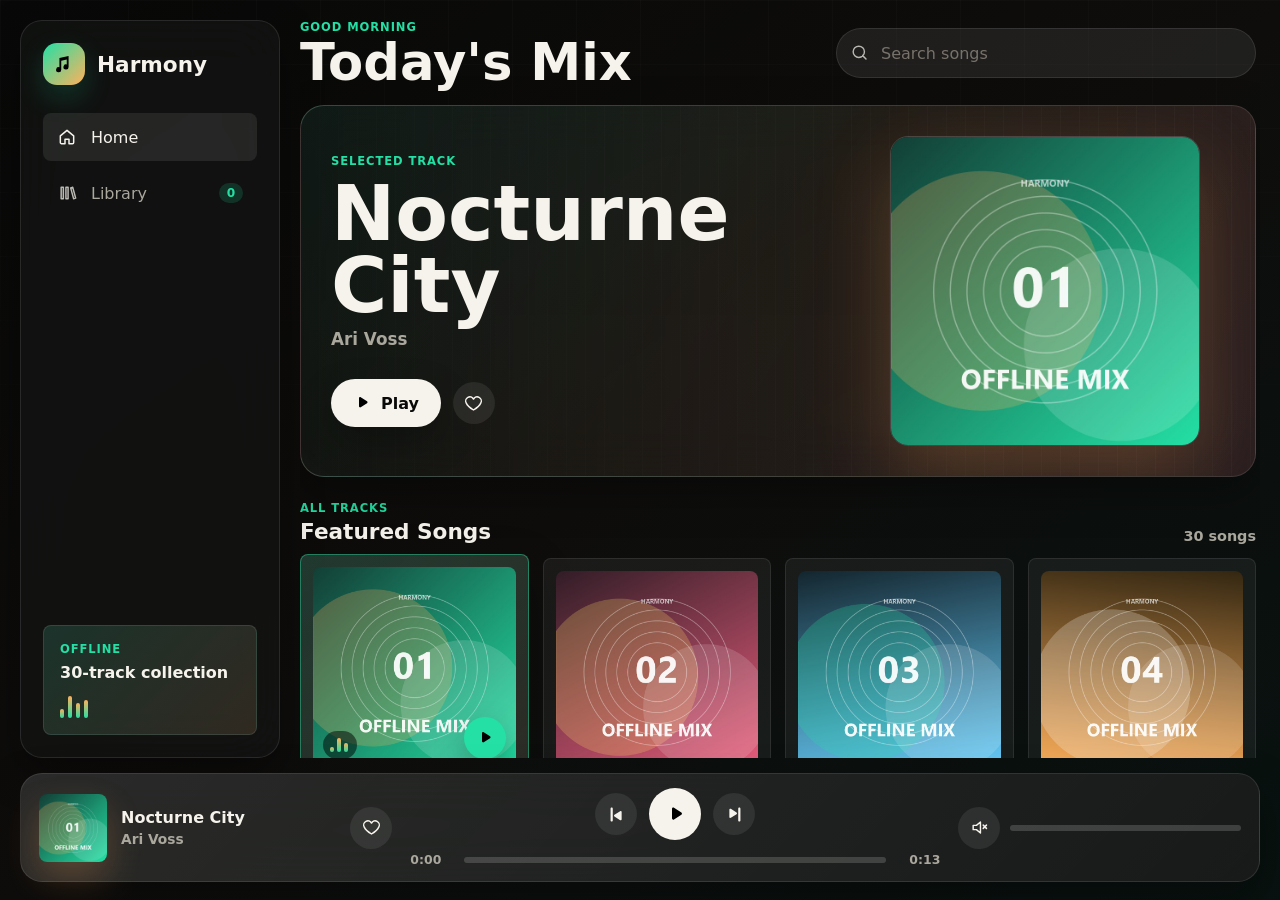
==== index.html @ e9a5d2bb "Initial commit - Harmony music player" ====
<!DOCTYPE html>
<html lang="en">
  <head>
    <meta charset="UTF-8" />
    <meta name="viewport" content="width=device-width, initial-scale=1.0" />
    <title>Harmony - Offline Music Player</title>
    <link rel="stylesheet" href="style.css" />
  </head>
  <body>
    <div class="ambient-grid" aria-hidden="true"></div>

    <div class="app-shell">
      <aside class="sidebar" aria-label="Primary navigation">
        <a class="brand" href="#" aria-label="Harmony home">
          <span class="brand-mark">
            <img src="assets/icons/music.svg" alt="" />
          </span>
          <span>Harmony</span>
        </a>

        <nav class="nav-list">
          <button class="nav-item is-active" type="button" data-view="home">
            <img src="assets/icons/home.svg" alt="" />
            <span>Home</span>
          </button>
          <button class="nav-item" type="button" data-view="library">
            <img src="assets/icons/library.svg" alt="" />
            <span>Library</span>
            <span class="nav-count" id="likedCount">0</span>
          </button>
        </nav>

        <div class="sidebar-panel">
          <p class="panel-kicker">Offline</p>
          <p class="panel-title">30-track collection</p>
          <div class="mini-eq" aria-hidden="true">
            <span></span>
            <span></span>
            <span></span>
            <span></span>
          </div>
        </div>
      </aside>

      <main class="main-content">
        <header class="topbar">
          <div>
            <p class="eyebrow" id="viewEyebrow">Home</p>
            <h1 id="viewTitle">Today's Mix</h1>
          </div>

          <label class="search-box" for="searchInput">
            <img src="assets/icons/search.svg" alt="" />
            <input id="searchInput" type="search" placeholder="Search songs" autocomplete="off" />
            <button class="clear-search" id="clearSearch" type="button" aria-label="Clear search">
              <img src="assets/icons/close.svg" alt="" />
            </button>
          </label>
        </header>

        <section class="hero-panel" aria-labelledby="heroTitle">
          <div class="hero-copy">
            <p class="eyebrow" id="heroEyebrow">Now Playing</p>
            <h2 id="heroTitle">Nocturne City</h2>
            <p id="heroArtist">Ari Voss</p>
            <div class="hero-actions">
              <button class="hero-play" id="heroPlay" type="button">
                <img src="assets/icons/play.svg" alt="" id="heroPlayIcon" />
                <span id="heroPlayText">Play</span>
              </button>
              <button class="icon-button glass-button" id="heroFavorite" type="button" aria-label="Like song">
                <img src="assets/icons/heart.svg" alt="" />
              </button>
            </div>
          </div>

          <div class="hero-visual">
            <img id="heroCover" src="assets/covers/cover1.jpg" alt="Album cover" />
            <div class="hero-rings" aria-hidden="true">
              <span></span>
              <span></span>
              <span></span>
            </div>
          </div>
        </section>

        <section class="tracks-section" aria-labelledby="tracksHeading">
          <div class="section-heading">
            <div>
              <p class="eyebrow" id="trackContext">All Tracks</p>
              <h2 id="tracksHeading">Featured Songs</h2>
            </div>
            <span id="resultCount">30 songs</span>
          </div>

          <div class="track-grid" id="trackGrid" aria-live="polite"></div>
          <div class="empty-state" id="emptyState" hidden>
            <img src="assets/icons/search.svg" alt="" />
            <h3>No songs found</h3>
            <p>Try another title.</p>
          </div>
        </section>
      </main>
    </div>

    <footer class="player" aria-label="Music player">
      <div class="player-song">
        <img class="player-cover" id="playerCover" src="assets/covers/cover1.jpg" alt="Album cover" />
        <div class="player-meta">
          <p id="playerTitle">Nocturne City</p>
          <span id="playerArtist">Ari Voss</span>
        </div>
        <button class="icon-button like-button" id="playerFavorite" type="button" aria-label="Like song">
          <img src="assets/icons/heart.svg" alt="" />
        </button>
      </div>

      <div class="player-center">
        <div class="control-row">
          <button class="icon-button" id="prevBtn" type="button" aria-label="Previous song">
            <img src="assets/icons/prev.svg" alt="" />
          </button>
          <button class="icon-button primary-control" id="playPauseBtn" type="button" aria-label="Play">
            <img id="playPauseIcon" src="assets/icons/play.svg" alt="" />
          </button>
          <button class="icon-button" id="nextBtn" type="button" aria-label="Next song">
            <img src="assets/icons/next.svg" alt="" />
          </button>
        </div>

        <div class="timeline">
          <span id="currentTime">0:00</span>
          <input class="range progress-range" id="progressRange" type="range" min="0" max="1000" value="0" aria-label="Seek" />
          <span id="durationTime">0:00</span>
        </div>
      </div>

      <div class="player-volume">
        <button class="icon-button" id="muteBtn" type="button" aria-label="Mute">
          <img id="volumeIcon" src="assets/icons/volume.svg" alt="" />
        </button>
        <input class="range volume-range" id="volumeRange" type="range" min="0" max="1" step="0.01" value="0.72" aria-label="Volume" />
      </div>
    </footer>

    <audio id="audio" preload="metadata"></audio>
    <script src="data/songs.js" defer></script>
    <script src="script.js" defer></script>
  </body>
</html>
---- style.css ----
:root {
  color-scheme: dark;
  --bg: #070807;
  --bg-elevated: rgba(19, 21, 20, 0.74);
  --bg-strong: rgba(25, 27, 25, 0.92);
  --line: rgba(255, 255, 255, 0.1);
  --line-strong: rgba(255, 255, 255, 0.18);
  --text: #f6f3ec;
  --muted: #aaa79d;
  --soft: #77736b;
  --accent: #24e0a4;
  --accent-2: #ffb15c;
  --accent-3: #ec5f7e;
  --cover-glow: rgba(42, 210, 159, 0.28);
  --player-height: 104px;
  --sidebar-width: 260px;
  --shadow-lg: 0 30px 80px rgba(0, 0, 0, 0.46);
  --shadow-md: 0 16px 40px rgba(0, 0, 0, 0.34);
}

* {
  box-sizing: border-box;
}

html {
  min-width: 320px;
  background: var(--bg);
}

body {
  min-height: 100vh;
  margin: 0;
  overflow: hidden;
  background:
    linear-gradient(145deg, rgba(7, 8, 7, 0.96), rgba(15, 13, 12, 0.95) 48%, rgba(8, 18, 16, 0.98)),
    #070807;
  color: var(--text);
  font-family: Inter, ui-sans-serif, system-ui, -apple-system, BlinkMacSystemFont, "Segoe UI", sans-serif;
  letter-spacing: 0;
}

button,
input {
  font: inherit;
}

button {
  border: 0;
}

img {
  display: block;
  max-width: 100%;
}

.ambient-grid {
  position: fixed;
  inset: 0;
  pointer-events: none;
  background-image:
    linear-gradient(rgba(255, 255, 255, 0.027) 1px, transparent 1px),
    linear-gradient(90deg, rgba(255, 255, 255, 0.027) 1px, transparent 1px);
  background-size: 64px 64px;
  mask-image: linear-gradient(to bottom, rgba(0, 0, 0, 0.7), transparent 70%);
}

.app-shell {
  position: relative;
  z-index: 1;
  display: grid;
  grid-template-columns: var(--sidebar-width) minmax(0, 1fr);
  gap: 20px;
  height: 100vh;
  padding: 20px 20px calc(var(--player-height) + 38px);
}

.sidebar,
.hero-panel,
.player {
  border: 1px solid var(--line);
  background: var(--bg-elevated);
  backdrop-filter: blur(26px);
  box-shadow: var(--shadow-md);
}

.sidebar {
  display: flex;
  min-height: 0;
  flex-direction: column;
  gap: 28px;
  padding: 22px;
  border-radius: 22px;
}

.brand {
  display: inline-flex;
  align-items: center;
  gap: 12px;
  color: var(--text);
  font-size: 1.35rem;
  font-weight: 850;
  text-decoration: none;
}

.brand-mark {
  display: grid;
  width: 42px;
  height: 42px;
  place-items: center;
  border-radius: 14px;
  background: linear-gradient(135deg, var(--accent), var(--accent-2));
  box-shadow: 0 12px 28px rgba(36, 224, 164, 0.18);
}

.brand-mark img {
  width: 22px;
  filter: brightness(0) saturate(100%);
}

.nav-list {
  display: grid;
  gap: 8px;
}

.nav-item {
  display: grid;
  grid-template-columns: 22px 1fr auto;
  align-items: center;
  gap: 12px;
  min-height: 48px;
  padding: 0 14px;
  border-radius: 8px;
  background: transparent;
  color: var(--muted);
  cursor: pointer;
  text-align: left;
  transition: background 180ms ease, color 180ms ease, transform 180ms ease;
}

.nav-item img {
  width: 20px;
  opacity: 0.75;
  transition: opacity 180ms ease, transform 180ms ease;
}

.nav-item:hover,
.nav-item.is-active {
  background: rgba(255, 255, 255, 0.085);
  color: var(--text);
}

.nav-item:hover {
  transform: translateX(2px);
}

.nav-item.is-active img,
.nav-item:hover img {
  opacity: 1;
}

.nav-count {
  min-width: 24px;
  padding: 3px 7px;
  border-radius: 999px;
  background: rgba(36, 224, 164, 0.16);
  color: var(--accent);
  font-size: 0.76rem;
  font-weight: 800;
  text-align: center;
}

.sidebar-panel {
  margin-top: auto;
  padding: 16px;
  border: 1px solid var(--line);
  border-radius: 8px;
  background:
    linear-gradient(135deg, rgba(36, 224, 164, 0.12), rgba(255, 177, 92, 0.09)),
    rgba(255, 255, 255, 0.045);
}

.panel-kicker,
.eyebrow {
  margin: 0;
  color: var(--accent);
  font-size: 0.72rem;
  font-weight: 850;
  letter-spacing: 0.08em;
  text-transform: uppercase;
}

.panel-title {
  margin: 7px 0 14px;
  color: var(--text);
  font-weight: 750;
}

.mini-eq {
  display: flex;
  align-items: end;
  gap: 4px;
  height: 22px;
}

.mini-eq span,
.playing-indicator span {
  width: 4px;
  border-radius: 999px;
  background: linear-gradient(to top, var(--accent), var(--accent-2));
  animation: equalize 900ms ease-in-out infinite alternate;
}

.mini-eq span:nth-child(1),
.playing-indicator span:nth-child(1) {
  height: 40%;
}

.mini-eq span:nth-child(2),
.playing-indicator span:nth-child(2) {
  height: 100%;
  animation-delay: 120ms;
}

.mini-eq span:nth-child(3),
.playing-indicator span:nth-child(3) {
  height: 68%;
  animation-delay: 240ms;
}

.mini-eq span:nth-child(4) {
  height: 82%;
  animation-delay: 360ms;
}

.main-content {
  min-width: 0;
  overflow: auto;
  padding-right: 4px;
  scrollbar-color: rgba(255, 255, 255, 0.22) transparent;
}

.topbar {
  display: grid;
  grid-template-columns: minmax(0, 1fr) minmax(280px, 420px);
  gap: 18px;
  align-items: center;
  margin-bottom: 18px;
}

.topbar h1 {
  margin: 4px 0 0;
  font-size: clamp(2rem, 4vw, 4.2rem);
  line-height: 0.95;
  letter-spacing: 0;
}

.search-box {
  position: relative;
  display: flex;
  align-items: center;
  gap: 10px;
  height: 50px;
  padding: 0 14px;
  border: 1px solid var(--line);
  border-radius: 999px;
  background: rgba(255, 255, 255, 0.075);
  transition: border-color 180ms ease, background 180ms ease, box-shadow 180ms ease;
}

.search-box:focus-within {
  border-color: rgba(36, 224, 164, 0.52);
  background: rgba(255, 255, 255, 0.1);
  box-shadow: 0 0 0 4px rgba(36, 224, 164, 0.1);
}

.search-box > img {
  width: 18px;
  opacity: 0.72;
}

.search-box input {
  width: 100%;
  min-width: 0;
  border: 0;
  outline: 0;
  background: transparent;
  color: var(--text);
}

.search-box input::placeholder {
  color: var(--soft);
}

.clear-search {
  display: grid;
  width: 28px;
  height: 28px;
  place-items: center;
  border-radius: 50%;
  background: rgba(255, 255, 255, 0.08);
  cursor: pointer;
  opacity: 0;
  pointer-events: none;
  transition: opacity 150ms ease, transform 150ms ease;
}

.clear-search.is-visible {
  opacity: 1;
  pointer-events: auto;
}

.clear-search:hover {
  transform: scale(1.05);
}

.clear-search img {
  width: 14px;
}

.hero-panel {
  position: relative;
  display: grid;
  grid-template-columns: minmax(0, 1fr) minmax(260px, 360px);
  gap: 24px;
  min-height: 310px;
  overflow: hidden;
  padding: 30px;
  border-radius: 24px;
  background:
    linear-gradient(120deg, rgba(255, 255, 255, 0.095), rgba(255, 255, 255, 0.032)),
    linear-gradient(135deg, rgba(36, 224, 164, 0.14), rgba(255, 177, 92, 0.08) 48%, rgba(236, 95, 126, 0.12));
}

.hero-panel::before {
  content: "";
  position: absolute;
  inset: 0;
  background:
    linear-gradient(90deg, rgba(7, 8, 7, 0.72), rgba(7, 8, 7, 0.06)),
    repeating-linear-gradient(90deg, transparent 0 18px, rgba(255, 255, 255, 0.025) 18px 19px);
  opacity: 0.9;
}

.hero-copy,
.hero-visual {
  position: relative;
  z-index: 1;
}

.hero-copy {
  display: flex;
  min-width: 0;
  flex-direction: column;
  justify-content: center;
}

.hero-copy h2 {
  max-width: 720px;
  margin: 10px 0 8px;
  font-size: clamp(2.4rem, 6vw, 5.6rem);
  line-height: 0.93;
  letter-spacing: 0;
}

.hero-copy p:not(.eyebrow) {
  margin: 0;
  color: var(--muted);
  font-size: 1.05rem;
  font-weight: 650;
}

.hero-actions {
  display: flex;
  align-items: center;
  gap: 12px;
  margin-top: 30px;
}

.hero-play {
  display: inline-flex;
  align-items: center;
  gap: 10px;
  min-height: 48px;
  padding: 0 22px;
  border-radius: 999px;
  background: var(--text);
  color: #080908;
  cursor: pointer;
  font-weight: 850;
  box-shadow: 0 16px 36px rgba(0, 0, 0, 0.25);
  transition: transform 180ms ease, box-shadow 180ms ease, background 180ms ease;
}

.hero-play:hover {
  transform: translateY(-2px);
  background: #ffffff;
  box-shadow: 0 18px 44px rgba(0, 0, 0, 0.34);
}

.hero-play img {
  width: 18px;
  filter: brightness(0) saturate(100%);
}

.glass-button {
  background: rgba(255, 255, 255, 0.11);
}

.hero-visual {
  display: grid;
  place-items: center;
}

.hero-visual img {
  position: relative;
  z-index: 2;
  width: min(100%, 310px);
  aspect-ratio: 1;
  border: 1px solid rgba(255, 255, 255, 0.18);
  border-radius: 18px;
  object-fit: cover;
  box-shadow: 0 28px 76px var(--cover-glow);
  transition: opacity 180ms ease, transform 220ms ease, box-shadow 220ms ease;
}

.hero-visual img.is-switching,
.player-cover.is-switching {
  opacity: 0.42;
  transform: scale(0.985);
}

.hero-rings {
  position: absolute;
  inset: 16px;
  display: grid;
  place-items: center;
  pointer-events: none;
}

.hero-rings span {
  position: absolute;
  width: 82%;
  aspect-ratio: 1;
  border: 1px solid rgba(255, 255, 255, 0.1);
  border-radius: 50%;
  animation: spin 14s linear infinite;
}

.hero-rings span:nth-child(2) {
  width: 66%;
  border-color: rgba(36, 224, 164, 0.2);
  animation-duration: 18s;
  animation-direction: reverse;
}

.hero-rings span:nth-child(3) {
  width: 48%;
  border-color: rgba(255, 177, 92, 0.2);
  animation-duration: 22s;
}

.tracks-section {
  margin-top: 24px;
}

.section-heading {
  display: flex;
  align-items: end;
  justify-content: space-between;
  gap: 16px;
  margin-bottom: 14px;
}

.section-heading h2 {
  margin: 4px 0 0;
  font-size: 1.35rem;
  letter-spacing: 0;
}

.section-heading span {
  flex: 0 0 auto;
  color: var(--muted);
  font-size: 0.9rem;
  font-weight: 700;
}

.track-grid {
  display: grid;
  grid-template-columns: repeat(auto-fill, minmax(188px, 1fr));
  gap: 14px;
}

.track-card {
  min-width: 0;
  padding: 12px;
  border: 1px solid rgba(255, 255, 255, 0.085);
  border-radius: 8px;
  background: rgba(255, 255, 255, 0.055);
  cursor: pointer;
  outline: 0;
  transition: transform 180ms ease, border-color 180ms ease, background 180ms ease, box-shadow 180ms ease;
}

.track-card:hover,
.track-card:focus-visible,
.track-card.is-active {
  border-color: rgba(36, 224, 164, 0.45);
  background: rgba(255, 255, 255, 0.09);
  transform: translateY(-4px);
  box-shadow: 0 18px 48px rgba(0, 0, 0, 0.24);
}

.track-card.is-active {
  background:
    linear-gradient(135deg, rgba(36, 224, 164, 0.14), rgba(255, 177, 92, 0.06)),
    rgba(255, 255, 255, 0.08);
}

.track-art-wrap {
  position: relative;
  overflow: hidden;
  border-radius: 8px;
}

.track-art {
  width: 100%;
  aspect-ratio: 1;
  object-fit: cover;
  transition: transform 260ms ease, filter 260ms ease;
}

.track-card:hover .track-art {
  transform: scale(1.035);
  filter: saturate(1.1);
}

.card-play {
  position: absolute;
  right: 10px;
  bottom: 10px;
  display: grid;
  width: 42px;
  height: 42px;
  place-items: center;
  border-radius: 50%;
  background: var(--accent);
  cursor: pointer;
  opacity: 0;
  transform: translateY(8px) scale(0.94);
  box-shadow: 0 14px 32px rgba(0, 0, 0, 0.32);
  transition: opacity 180ms ease, transform 180ms ease, background 180ms ease;
}

.card-play img {
  width: 18px;
  filter: brightness(0) saturate(100%);
}

.track-card:hover .card-play,
.track-card:focus-visible .card-play,
.track-card.is-active .card-play {
  opacity: 1;
  transform: translateY(0) scale(1);
}

.card-play:hover {
  background: #6ff1c9;
}

.playing-indicator {
  position: absolute;
  left: 10px;
  bottom: 10px;
  display: none;
  align-items: end;
  gap: 3px;
  width: 34px;
  height: 28px;
  padding: 7px;
  border-radius: 999px;
  background: rgba(0, 0, 0, 0.5);
}

.track-card.is-active .playing-indicator {
  display: flex;
}

.track-info {
  display: grid;
  grid-template-columns: minmax(0, 1fr) 38px;
  gap: 10px;
  align-items: center;
  padding-top: 12px;
}

.track-info h3,
.track-info p,
.player-meta p,
.player-meta span {
  overflow: hidden;
  text-overflow: ellipsis;
  white-space: nowrap;
}

.track-info h3 {
  margin: 0;
  font-size: 0.98rem;
  letter-spacing: 0;
}

.track-info p {
  margin: 4px 0 0;
  color: var(--muted);
  font-size: 0.86rem;
  font-weight: 600;
}

.icon-button {
  display: grid;
  width: 42px;
  height: 42px;
  place-items: center;
  border-radius: 50%;
  background: rgba(255, 255, 255, 0.08);
  color: var(--text);
  cursor: pointer;
  transition: transform 160ms ease, background 160ms ease, box-shadow 160ms ease;
}

.icon-button img {
  width: 19px;
  pointer-events: none;
}

.icon-button:hover {
  background: rgba(255, 255, 255, 0.14);
  transform: translateY(-1px);
}

.icon-button:active {
  transform: translateY(0) scale(0.96);
}

.icon-button.is-liked,
.card-like.is-liked {
  background: rgba(236, 95, 126, 0.16);
  box-shadow: 0 0 0 1px rgba(236, 95, 126, 0.26) inset;
}

.card-like {
  width: 36px;
  height: 36px;
  justify-self: end;
}

.card-like img {
  width: 18px;
}

.empty-state {
  display: grid;
  min-height: 280px;
  place-items: center;
  align-content: center;
  gap: 10px;
  border: 1px dashed var(--line-strong);
  border-radius: 8px;
  color: var(--muted);
  text-align: center;
}

.empty-state img {
  width: 30px;
  opacity: 0.58;
}

.empty-state h3,
.empty-state p {
  margin: 0;
}

.player {
  position: fixed;
  z-index: 5;
  right: 20px;
  bottom: 18px;
  left: 20px;
  display: grid;
  grid-template-columns: minmax(220px, 1fr) minmax(360px, 1.5fr) minmax(180px, 0.8fr);
  gap: 18px;
  align-items: center;
  min-height: var(--player-height);
  padding: 14px 18px;
  border-radius: 22px;
  background:
    linear-gradient(135deg, rgba(255, 255, 255, 0.12), rgba(255, 255, 255, 0.055)),
    rgba(13, 14, 13, 0.82);
}

.player-song {
  display: grid;
  grid-template-columns: 68px minmax(0, 1fr) 42px;
  gap: 14px;
  align-items: center;
  min-width: 0;
}

.player-cover {
  width: 68px;
  aspect-ratio: 1;
  border-radius: 8px;
  object-fit: cover;
  box-shadow: 0 16px 34px var(--cover-glow);
  transition: opacity 180ms ease, transform 220ms ease, box-shadow 220ms ease;
}

.player-meta {
  min-width: 0;
}

.player-meta p {
  margin: 0;
  color: var(--text);
  font-weight: 850;
}

.player-meta span {
  display: block;
  margin-top: 4px;
  color: var(--muted);
  font-size: 0.86rem;
  font-weight: 650;
}

.player-center {
  min-width: 0;
}

.control-row {
  display: flex;
  align-items: center;
  justify-content: center;
  gap: 12px;
  margin-bottom: 12px;
}

.primary-control {
  width: 52px;
  height: 52px;
  background: var(--text);
}

.primary-control:hover {
  background: #ffffff;
  box-shadow: 0 10px 30px rgba(255, 255, 255, 0.08);
}

.primary-control img {
  width: 21px;
  filter: brightness(0) saturate(100%);
}

.timeline {
  display: grid;
  grid-template-columns: 44px minmax(0, 1fr) 44px;
  gap: 10px;
  align-items: center;
}

.timeline span {
  color: var(--muted);
  font-size: 0.78rem;
  font-variant-numeric: tabular-nums;
  font-weight: 700;
}

.timeline span:last-child {
  text-align: right;
}

.range {
  --value: 0%;
  width: 100%;
  height: 6px;
  margin: 0;
  border-radius: 999px;
  appearance: none;
  background:
    linear-gradient(90deg, var(--accent) 0 var(--value), rgba(255, 255, 255, 0.16) var(--value) 100%);
  cursor: pointer;
  outline: none;
}

.range::-webkit-slider-thumb {
  width: 15px;
  height: 15px;
  border: 3px solid #090a09;
  border-radius: 50%;
  appearance: none;
  background: #ffffff;
  box-shadow: 0 4px 14px rgba(0, 0, 0, 0.35);
  opacity: 0;
  transition: opacity 150ms ease, transform 150ms ease;
}

.range::-moz-range-thumb {
  width: 11px;
  height: 11px;
  border: 3px solid #090a09;
  border-radius: 50%;
  background: #ffffff;
  box-shadow: 0 4px 14px rgba(0, 0, 0, 0.35);
  opacity: 0;
  transition: opacity 150ms ease, transform 150ms ease;
}

.range:hover::-webkit-slider-thumb,
.range:focus-visible::-webkit-slider-thumb {
  opacity: 1;
}

.range:hover::-moz-range-thumb,
.range:focus-visible::-moz-range-thumb {
  opacity: 1;
}

.player-volume {
  display: grid;
  grid-template-columns: 42px minmax(90px, 1fr);
  gap: 10px;
  align-items: center;
}

.volume-range {
  --value: 72%;
}

@keyframes equalize {
  from {
    transform: scaleY(0.38);
  }
  to {
    transform: scaleY(1);
  }
}

@keyframes spin {
  from {
    transform: rotate(0deg);
  }
  to {
    transform: rotate(360deg);
  }
}

@media (max-width: 1120px) {
  :root {
    --sidebar-width: 218px;
  }

  .hero-panel {
    grid-template-columns: minmax(0, 1fr) 260px;
  }

  .player {
    grid-template-columns: minmax(200px, 1fr) minmax(300px, 1.4fr) 160px;
  }
}

@media (max-width: 880px) {
  body {
    overflow: auto;
  }

  .app-shell {
    grid-template-columns: 1fr;
    height: auto;
    min-height: 100vh;
    padding: 14px 14px 172px;
  }

  .sidebar {
    flex-direction: row;
    align-items: center;
    padding: 12px;
    border-radius: 18px;
  }

  .brand {
    flex: 1;
  }

  .nav-list {
    display: flex;
  }

  .sidebar-panel {
    display: none;
  }

  .topbar,
  .hero-panel,
  .player {
    grid-template-columns: 1fr;
  }

  .topbar {
    gap: 14px;
  }

  .hero-panel {
    min-height: auto;
    padding: 24px;
  }

  .hero-visual img {
    width: min(100%, 240px);
  }

  .player {
    right: 12px;
    bottom: 12px;
    left: 12px;
    gap: 12px;
  }

  .player-volume {
    display: none;
  }
}

@media (max-width: 560px) {
  .sidebar {
    display: grid;
    grid-template-columns: 1fr;
  }

  .nav-list {
    width: 100%;
  }

  .nav-item {
    flex: 1;
  }

  .hero-copy h2 {
    font-size: 2.6rem;
  }

  .track-grid {
    grid-template-columns: repeat(2, minmax(0, 1fr));
  }

  .track-info {
    grid-template-columns: minmax(0, 1fr);
  }

  .card-like {
    position: absolute;
    top: 10px;
    right: 10px;
    background: rgba(0, 0, 0, 0.46);
  }

  .player-song {
    grid-template-columns: 56px minmax(0, 1fr) 38px;
  }

  .player-cover {
    width: 56px;
  }
}
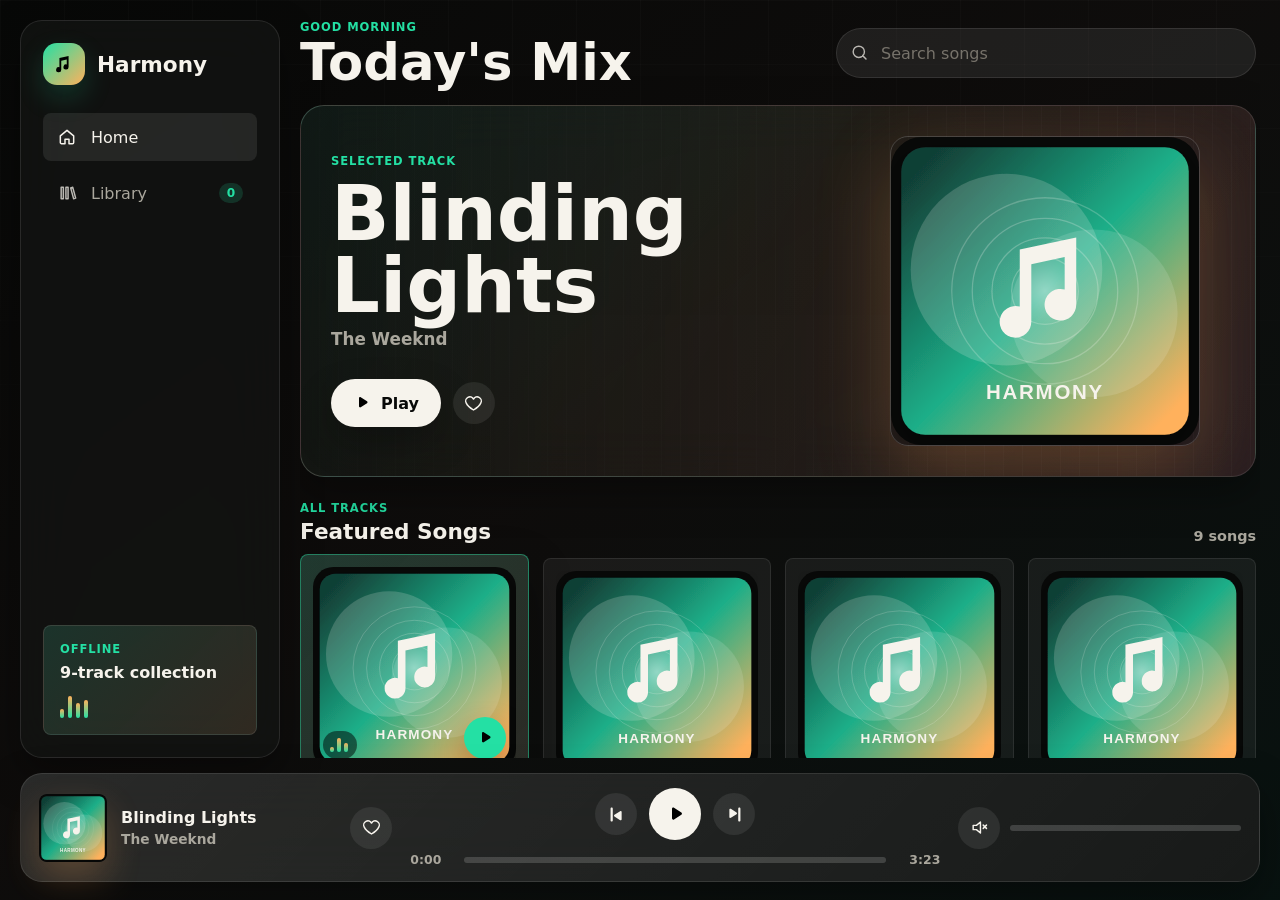
==== commit 401c7fef: "Updated songs" ====
--- a/index.html
+++ b/index.html
@@ -32,7 +32,7 @@
 
         <div class="sidebar-panel">
           <p class="panel-kicker">Offline</p>
-          <p class="panel-title">30-track collection</p>
+          <p class="panel-title">9-track collection</p>
           <div class="mini-eq" aria-hidden="true">
             <span></span>
             <span></span>
@@ -61,8 +61,8 @@
         <section class="hero-panel" aria-labelledby="heroTitle">
           <div class="hero-copy">
             <p class="eyebrow" id="heroEyebrow">Now Playing</p>
-            <h2 id="heroTitle">Nocturne City</h2>
-            <p id="heroArtist">Ari Voss</p>
+            <h2 id="heroTitle">Blinding Lights</h2>
+            <p id="heroArtist">The Weeknd</p>
             <div class="hero-actions">
               <button class="hero-play" id="heroPlay" type="button">
                 <img src="assets/icons/play.svg" alt="" id="heroPlayIcon" />
@@ -75,7 +75,7 @@
           </div>
 
           <div class="hero-visual">
-            <img id="heroCover" src="assets/covers/cover1.jpg" alt="Album cover" />
+            <img id="heroCover" src="assets/covers/default-cover.svg" alt="Album cover" />
             <div class="hero-rings" aria-hidden="true">
               <span></span>
               <span></span>
@@ -90,7 +90,7 @@
               <p class="eyebrow" id="trackContext">All Tracks</p>
               <h2 id="tracksHeading">Featured Songs</h2>
             </div>
-            <span id="resultCount">30 songs</span>
+            <span id="resultCount">9 songs</span>
           </div>
 
           <div class="track-grid" id="trackGrid" aria-live="polite"></div>
@@ -105,10 +105,10 @@
 
     <footer class="player" aria-label="Music player">
       <div class="player-song">
-        <img class="player-cover" id="playerCover" src="assets/covers/cover1.jpg" alt="Album cover" />
+        <img class="player-cover" id="playerCover" src="assets/covers/default-cover.svg" alt="Album cover" />
         <div class="player-meta">
-          <p id="playerTitle">Nocturne City</p>
-          <span id="playerArtist">Ari Voss</span>
+          <p id="playerTitle">Blinding Lights</p>
+          <span id="playerArtist">The Weeknd</span>
         </div>
         <button class="icon-button like-button" id="playerFavorite" type="button" aria-label="Like song">
           <img src="assets/icons/heart.svg" alt="" />
--- a/style.css
+++ b/style.css
@@ -516,6 +516,14 @@
     rgba(255, 255, 255, 0.08);
 }
 
+.track-card.is-unavailable {
+  opacity: 0.62;
+}
+
+.track-card.is-unavailable .card-play {
+  background: rgba(255, 255, 255, 0.18);
+}
+
 .track-art-wrap {
   position: relative;
   overflow: hidden;
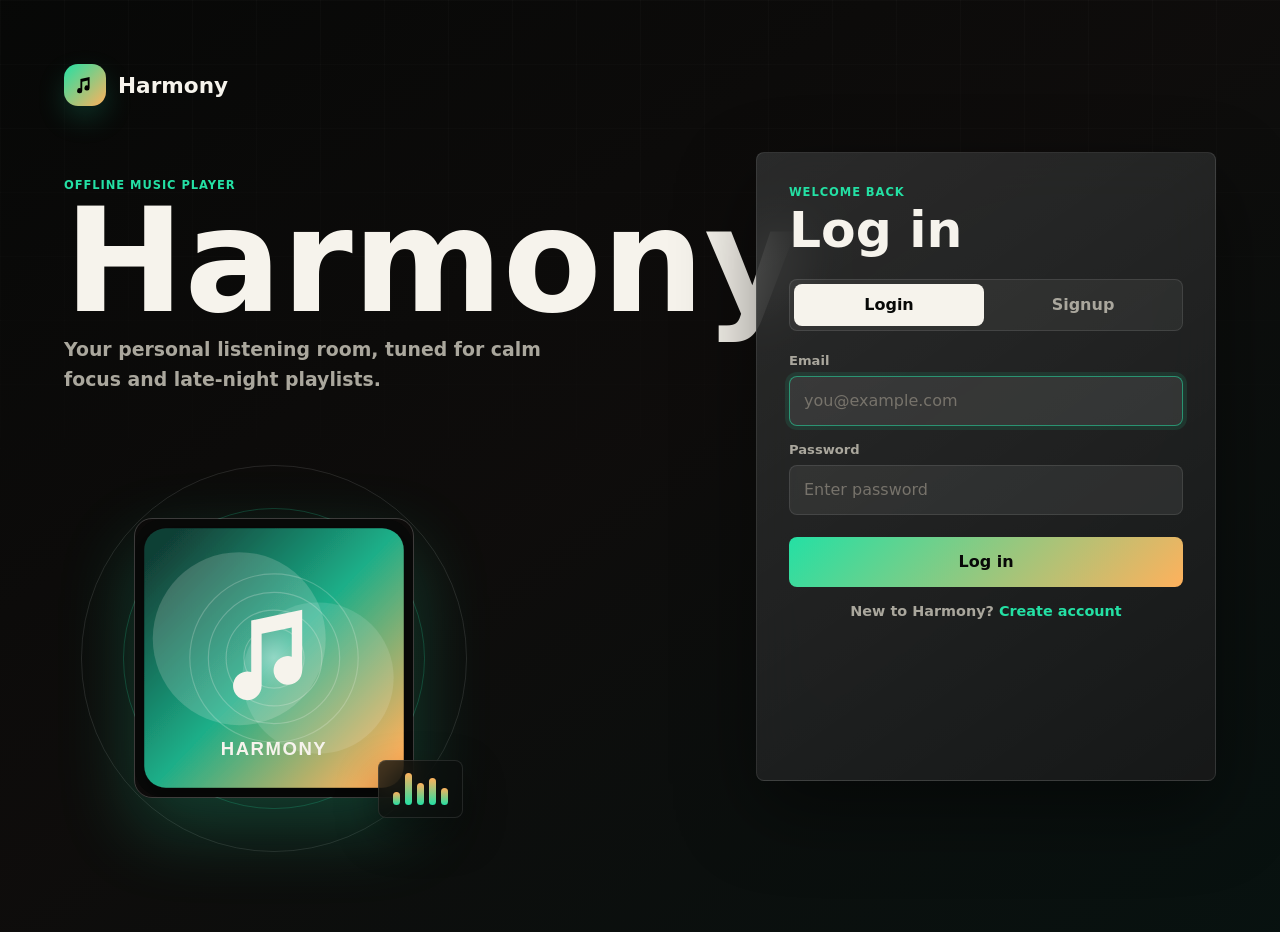
==== commit e0f6d3ac: "added authorisation" ====
--- a/index.html
+++ b/index.html
@@ -4,6 +4,19 @@
     <meta charset="UTF-8" />
     <meta name="viewport" content="width=device-width, initial-scale=1.0" />
     <title>Harmony - Offline Music Player</title>
+    <script>
+      (() => {
+        try {
+          const user = JSON.parse(localStorage.getItem("harmony:current-user") || "null");
+          if (!user || !user.email) {
+            window.location.replace("auth.html");
+          }
+        } catch (error) {
+          localStorage.removeItem("harmony:current-user");
+          window.location.replace("auth.html");
+        }
+      })();
+    </script>
     <link rel="stylesheet" href="style.css" />
   </head>
   <body>
@@ -56,6 +69,11 @@
               <img src="assets/icons/close.svg" alt="" />
             </button>
           </label>
+
+          <div class="user-menu" aria-label="Account">
+            <span class="welcome-copy" id="welcomeName">Welcome</span>
+            <button class="logout-button" id="logoutBtn" type="button">Logout</button>
+          </div>
         </header>
 
         <section class="hero-panel" aria-labelledby="heroTitle">
--- a/style.css
+++ b/style.css
@@ -241,7 +241,7 @@
 
 .topbar {
   display: grid;
-  grid-template-columns: minmax(0, 1fr) minmax(280px, 420px);
+  grid-template-columns: minmax(0, 1fr) minmax(260px, 390px) auto;
   gap: 18px;
   align-items: center;
   margin-bottom: 18px;
@@ -315,6 +315,44 @@
 
 .clear-search img {
   width: 14px;
+}
+
+.user-menu {
+  display: flex;
+  min-width: 0;
+  align-items: center;
+  justify-content: end;
+  gap: 10px;
+}
+
+.welcome-copy {
+  max-width: 170px;
+  overflow: hidden;
+  color: var(--text);
+  font-size: 0.9rem;
+  font-weight: 800;
+  text-overflow: ellipsis;
+  white-space: nowrap;
+}
+
+.logout-button {
+  min-height: 42px;
+  padding: 0 16px;
+  border: 1px solid var(--line);
+  border-radius: 8px;
+  background: rgba(255, 255, 255, 0.08);
+  color: var(--text);
+  cursor: pointer;
+  font-weight: 800;
+  transition: background 160ms ease, border-color 160ms ease, transform 160ms ease;
+}
+
+.logout-button:hover,
+.logout-button:focus-visible {
+  border-color: rgba(255, 177, 92, 0.44);
+  background: rgba(255, 177, 92, 0.14);
+  outline: 0;
+  transform: translateY(-1px);
 }
 
 .hero-panel {
@@ -843,6 +881,311 @@
   --value: 72%;
 }
 
+body.auth-page {
+  min-height: 100vh;
+  overflow: auto;
+}
+
+.auth-shell {
+  position: relative;
+  z-index: 1;
+  display: grid;
+  grid-template-columns: minmax(0, 1fr) minmax(360px, 460px);
+  gap: clamp(34px, 7vw, 92px);
+  align-items: center;
+  min-height: 100vh;
+  padding: clamp(24px, 5vw, 66px);
+}
+
+.auth-spotlight {
+  min-width: 0;
+}
+
+.auth-intro {
+  max-width: 680px;
+  margin-top: clamp(42px, 8vh, 92px);
+}
+
+.auth-intro h1 {
+  margin: 10px 0 14px;
+  font-size: clamp(4rem, 12vw, 9rem);
+  line-height: 0.82;
+  letter-spacing: 0;
+}
+
+.auth-intro p:not(.eyebrow) {
+  max-width: 520px;
+  margin: 0;
+  color: var(--muted);
+  font-size: clamp(1rem, 2vw, 1.18rem);
+  font-weight: 650;
+  line-height: 1.6;
+}
+
+.auth-visual {
+  position: relative;
+  display: grid;
+  width: min(420px, 80vw);
+  aspect-ratio: 1;
+  margin-top: clamp(28px, 6vh, 54px);
+  place-items: center;
+}
+
+.auth-cover {
+  position: relative;
+  z-index: 2;
+  width: min(68%, 280px);
+  aspect-ratio: 1;
+  border: 1px solid rgba(255, 255, 255, 0.2);
+  border-radius: 18px;
+  object-fit: cover;
+  box-shadow: 0 30px 76px rgba(36, 224, 164, 0.24);
+}
+
+.auth-orbit {
+  position: absolute;
+  inset: 4%;
+  display: grid;
+  place-items: center;
+  pointer-events: none;
+}
+
+.auth-orbit span {
+  position: absolute;
+  width: 100%;
+  aspect-ratio: 1;
+  border: 1px solid rgba(255, 255, 255, 0.11);
+  border-radius: 50%;
+  animation: spin 18s linear infinite;
+}
+
+.auth-orbit span:nth-child(2) {
+  width: 78%;
+  border-color: rgba(36, 224, 164, 0.22);
+  animation-duration: 22s;
+  animation-direction: reverse;
+}
+
+.auth-orbit span:nth-child(3) {
+  width: 56%;
+  border-color: rgba(255, 177, 92, 0.22);
+  animation-duration: 26s;
+}
+
+.auth-eq {
+  position: absolute;
+  right: 5%;
+  bottom: 12%;
+  z-index: 3;
+  display: flex;
+  align-items: end;
+  gap: 5px;
+  height: 58px;
+  padding: 12px 14px;
+  border: 1px solid var(--line);
+  border-radius: 8px;
+  background: rgba(12, 14, 13, 0.74);
+  backdrop-filter: blur(18px);
+  box-shadow: var(--shadow-md);
+}
+
+.auth-eq span {
+  width: 7px;
+  border-radius: 999px;
+  background: linear-gradient(to top, var(--accent), var(--accent-2));
+  animation: equalize 900ms ease-in-out infinite alternate;
+}
+
+.auth-eq span:nth-child(1) {
+  height: 42%;
+}
+
+.auth-eq span:nth-child(2) {
+  height: 100%;
+  animation-delay: 100ms;
+}
+
+.auth-eq span:nth-child(3) {
+  height: 68%;
+  animation-delay: 200ms;
+}
+
+.auth-eq span:nth-child(4) {
+  height: 84%;
+  animation-delay: 300ms;
+}
+
+.auth-eq span:nth-child(5) {
+  height: 54%;
+  animation-delay: 400ms;
+}
+
+.auth-card {
+  width: 100%;
+  padding: clamp(22px, 4vw, 32px);
+  border: 1px solid var(--line);
+  border-radius: 8px;
+  background:
+    linear-gradient(145deg, rgba(255, 255, 255, 0.115), rgba(255, 255, 255, 0.04)),
+    rgba(15, 17, 16, 0.82);
+  backdrop-filter: blur(26px);
+  box-shadow: var(--shadow-lg);
+}
+
+.auth-card-header h2 {
+  margin: 6px 0 0;
+  font-size: clamp(2rem, 5vw, 3.15rem);
+  line-height: 1;
+  letter-spacing: 0;
+}
+
+.auth-tabs {
+  display: grid;
+  grid-template-columns: repeat(2, minmax(0, 1fr));
+  gap: 4px;
+  margin: 24px 0 22px;
+  padding: 4px;
+  border: 1px solid var(--line);
+  border-radius: 8px;
+  background: rgba(255, 255, 255, 0.055);
+}
+
+.auth-tab {
+  min-height: 42px;
+  border-radius: 8px;
+  background: transparent;
+  color: var(--muted);
+  cursor: pointer;
+  font-weight: 850;
+  transition: background 180ms ease, color 180ms ease, transform 180ms ease;
+}
+
+.auth-tab:hover {
+  color: var(--text);
+}
+
+.auth-tab.is-active {
+  background: var(--text);
+  color: #080908;
+}
+
+.auth-form-stage {
+  display: grid;
+}
+
+.auth-form {
+  display: grid;
+  grid-area: 1 / 1;
+  gap: 16px;
+  align-self: start;
+  visibility: hidden;
+  opacity: 0;
+  pointer-events: none;
+  transform: translateX(18px);
+  transition: opacity 220ms ease, transform 220ms ease, visibility 220ms ease;
+}
+
+body.is-signup .auth-form--login {
+  transform: translateX(-18px);
+}
+
+.auth-form.is-active {
+  visibility: visible;
+  opacity: 1;
+  pointer-events: auto;
+  transform: translateX(0);
+}
+
+.auth-field {
+  display: grid;
+  gap: 8px;
+  min-width: 0;
+}
+
+.auth-field span {
+  color: var(--muted);
+  font-size: 0.82rem;
+  font-weight: 800;
+}
+
+.auth-field input {
+  width: 100%;
+  min-width: 0;
+  min-height: 50px;
+  border: 1px solid var(--line);
+  border-radius: 8px;
+  outline: 0;
+  padding: 0 14px;
+  background: rgba(255, 255, 255, 0.07);
+  color: var(--text);
+  transition: border-color 180ms ease, background 180ms ease, box-shadow 180ms ease;
+}
+
+.auth-field input::placeholder {
+  color: var(--soft);
+}
+
+.auth-field input:focus {
+  border-color: rgba(36, 224, 164, 0.55);
+  background: rgba(255, 255, 255, 0.095);
+  box-shadow: 0 0 0 4px rgba(36, 224, 164, 0.11);
+}
+
+.auth-submit {
+  min-height: 50px;
+  margin-top: 6px;
+  border-radius: 8px;
+  background: linear-gradient(135deg, var(--accent), var(--accent-2));
+  color: #080908;
+  cursor: pointer;
+  font-weight: 900;
+  transition: filter 180ms ease, transform 180ms ease, box-shadow 180ms ease;
+}
+
+.auth-submit:hover,
+.auth-submit:focus-visible {
+  outline: 0;
+  filter: saturate(1.1) brightness(1.05);
+  transform: translateY(-1px);
+  box-shadow: 0 16px 34px rgba(36, 224, 164, 0.18);
+}
+
+.auth-switch,
+.auth-status {
+  margin: 0;
+  color: var(--muted);
+  font-size: 0.9rem;
+  font-weight: 650;
+  text-align: center;
+}
+
+.auth-switch button {
+  padding: 0;
+  background: transparent;
+  color: var(--accent);
+  cursor: pointer;
+  font-weight: 850;
+}
+
+.auth-switch button:hover,
+.auth-switch button:focus-visible {
+  color: #6ff1c9;
+  outline: 0;
+}
+
+.auth-status {
+  min-height: 22px;
+  margin-top: 18px;
+}
+
+.auth-status.is-error {
+  color: var(--accent-3);
+}
+
+.auth-status.is-success {
+  color: var(--accent);
+}
+
 @keyframes equalize {
   from {
     transform: scaleY(0.38);
@@ -864,6 +1207,14 @@
 @media (max-width: 1120px) {
   :root {
     --sidebar-width: 218px;
+  }
+
+  .topbar {
+    grid-template-columns: minmax(0, 1fr) minmax(220px, 330px) auto;
+  }
+
+  .welcome-copy {
+    max-width: 135px;
   }
 
   .hero-panel {
@@ -916,6 +1267,14 @@
     gap: 14px;
   }
 
+  .user-menu {
+    justify-content: space-between;
+  }
+
+  .welcome-copy {
+    max-width: none;
+  }
+
   .hero-panel {
     min-height: auto;
     padding: 24px;
@@ -935,6 +1294,21 @@
   .player-volume {
     display: none;
   }
+
+  .auth-shell {
+    grid-template-columns: 1fr;
+    align-items: start;
+    min-height: auto;
+  }
+
+  .auth-intro {
+    margin-top: 34px;
+  }
+
+  .auth-visual {
+    width: min(280px, 72vw);
+    margin: 26px auto 0;
+  }
 }
 
 @media (max-width: 560px) {
@@ -977,4 +1351,20 @@
   .player-cover {
     width: 56px;
   }
-}
+
+  .auth-shell {
+    padding: 18px;
+  }
+
+  .auth-intro h1 {
+    font-size: 3.7rem;
+  }
+
+  .auth-visual {
+    display: none;
+  }
+
+  .auth-card {
+    padding: 20px;
+  }
+}
